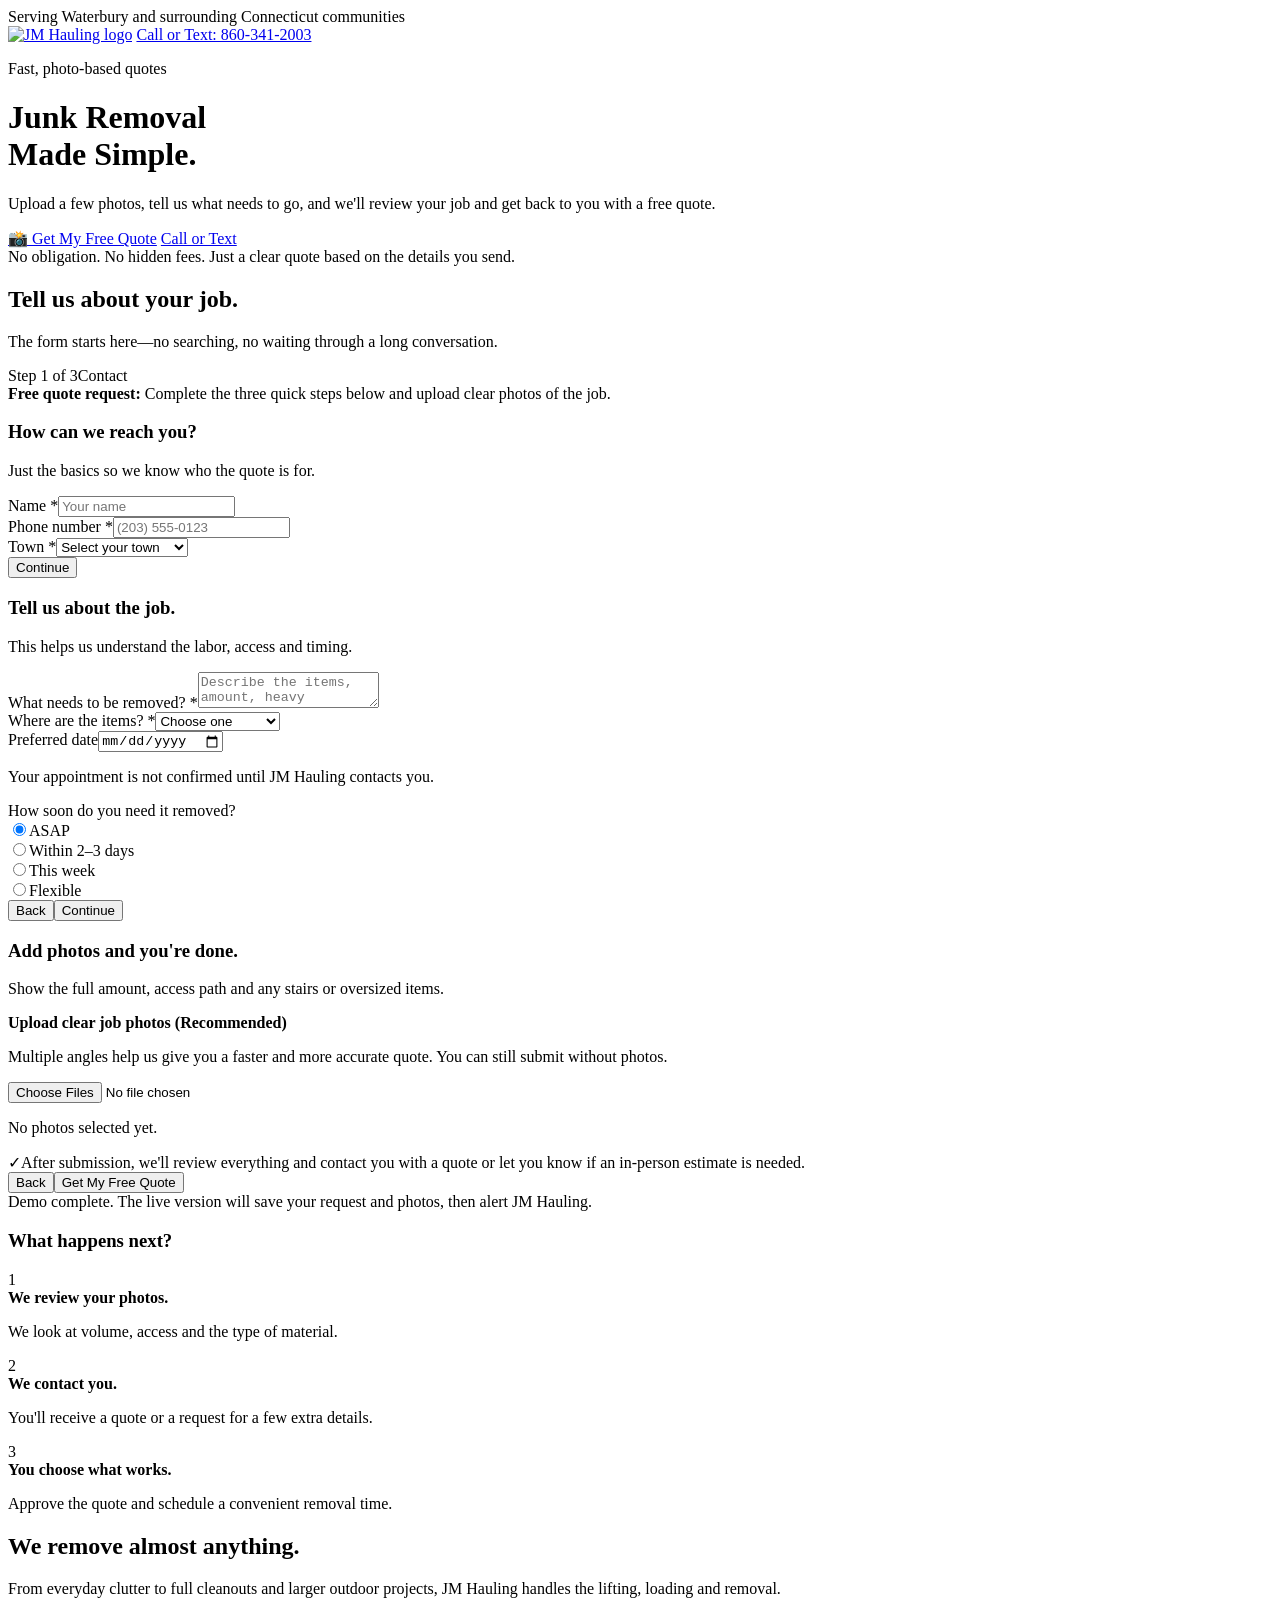
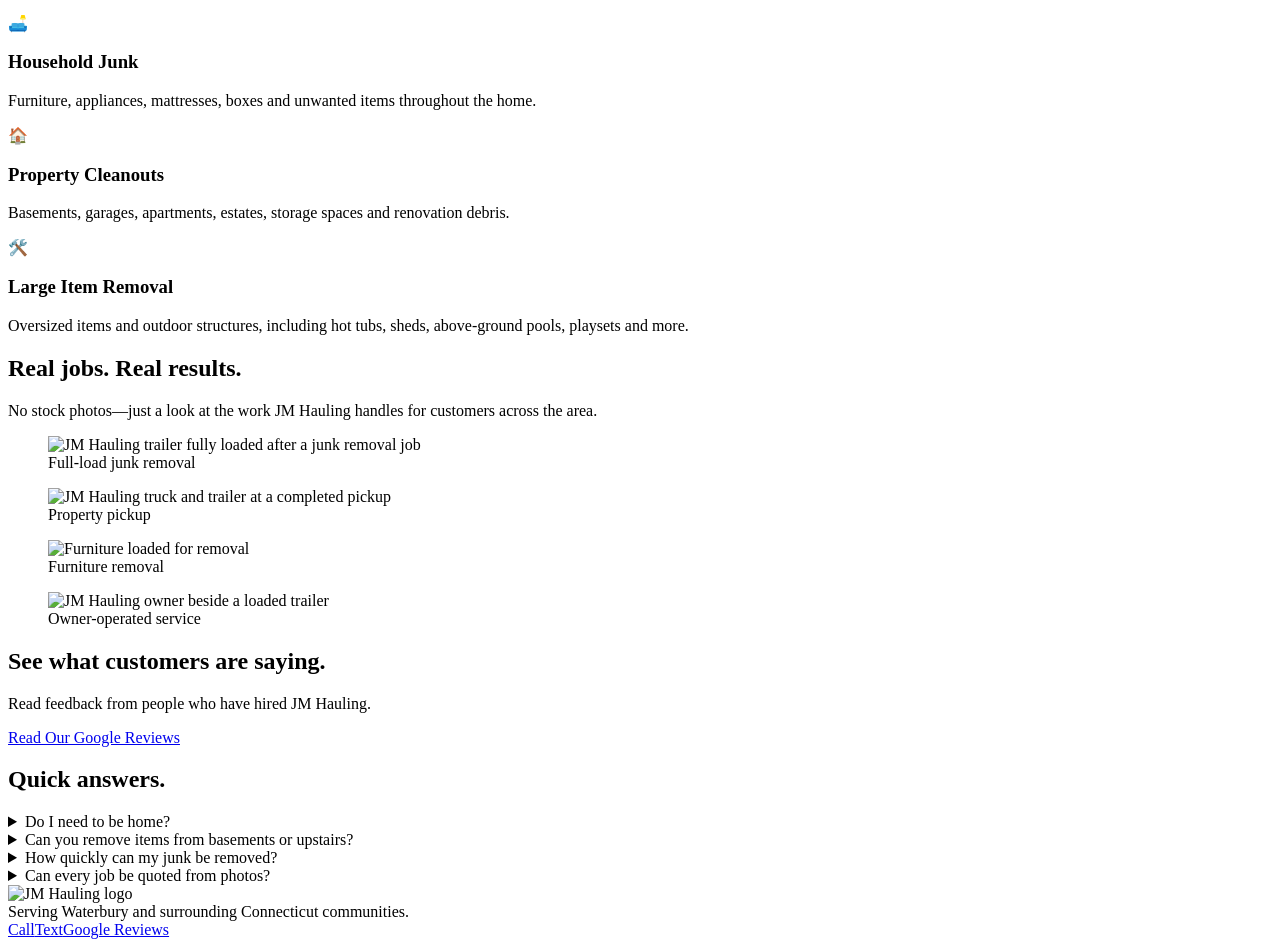
==== index.html @ 2b2f4a3b "Add Google Ads tracking tag" ====
<!DOCTYPE html>
<html lang="en">
<head>
  <!-- Google tag (gtag.js) -->
<script async src="https://www.googletagmanager.com/gtag/js?id=G-0M6MHVW9EZ"></script>
<script>
  window.dataLayer = window.dataLayer || [];
  function gtag(){dataLayer.push(arguments);}
  gtag('js', new Date());

  gtag('config', 'G-0M6MHVW9EZ');
  gtag('config', 'AW-18402638297');
</script>
  <meta charset="UTF-8">
  <meta name="viewport" content="width=device-width, initial-scale=1.0">
  <meta name="description" content="JM Hauling makes junk removal simple. Upload photos for a free quote in Waterbury, CT and surrounding communities.">
  <title>JM Hauling | Junk Removal in Waterbury, CT</title>
  <link rel="icon" type="image/png" href="assets/logo.png">
<link rel="apple-touch-icon" href="assets/logo.png">
<link rel="stylesheet" href="assets/styles.css">
  <!-- Meta Pixel Code -->
<script>
!function(f,b,e,v,n,t,s)
{if(f.fbq)return;n=f.fbq=function(){n.callMethod?
n.callMethod.apply(n,arguments):n.queue.push(arguments)};
if(!f._fbq)f._fbq=n;n.push=n;n.loaded=!0;n.version='2.0';
n.queue=[];t=b.createElement(e);t.async=!0;
t.src=v;s=b.getElementsByTagName(e)[0];
s.parentNode.insertBefore(t,s)}(window, document,'script',
'https://connect.facebook.net/en_US/fbevents.js');
fbq('init', '1035782122408528');
fbq('track', 'PageView');
</script>
<noscript><img height="1" width="1" style="display:none"
src="https://www.facebook.com/tr?id=1035782122408528&ev=PageView&noscript=1"
/></noscript>
<!-- End Meta Pixel Code -->
</head>
<body>
  <div class="topbar">Serving Waterbury and surrounding Connecticut communities</div>
  <nav class="nav">
    <div class="container nav-inner">
      <a class="logo" href="#top" aria-label="JM Hauling home"><img src="assets/logo.png" alt="JM Hauling logo"></a>
      <a class="nav-contact" href="tel:+18603412003">Call or Text: 860-341-2003</a>
    </div>
  </nav>

  <main id="top">
    <header class="hero">
      <div class="container hero-content">
        <p class="eyebrow">Fast, photo-based quotes</p>
        <h1>Junk Removal<br>Made Simple.</h1>
        <p>Upload a few photos, tell us what needs to go, and we'll review your job and get back to you with a free quote.</p>
        <div class="hero-actions">
          <a class="btn btn-light" href="#quote">📸 Get My Free Quote</a>
          <a class="btn btn-outline" href="sms:+18603412003">Call or Text</a>
        </div>
        <div class="promise">No obligation. No hidden fees. Just a clear quote based on the details you send.</div>
      </div>
    </header>

     <div class="quote-shell" id="quote">
      <div class="container">
        <div class="quote-card">
          <div class="quote-head">
            <h2>Tell us about your job.</h2>
            <p>The form starts here—no searching, no waiting through a long conversation.</p>
          </div>
          <div class="progress-wrap">
            <div class="progress-meta"><span id="stepLabel">Step 1 of 3</span><span id="stepName">Contact</span></div>
            <div class="progress-track"><div class="progress-bar" id="progressBar"></div></div>
          </div>
          <div class="form-panel">
            <div class="demo"><strong>Free quote request:</strong> Complete the three quick steps below and upload clear photos of the job.</div>
            <form id="quoteForm" novalidate>
              <section class="form-step active" data-step="1">
                <h3 class="step-title">How can we reach you?</h3>
                <p class="step-subtitle">Just the basics so we know who the quote is for.</p>
                <div class="form-grid">
                  <div class="field"><label for="name">Name *</label><input id="name" name="name" required autocomplete="name" placeholder="Your name"></div>
                  <div class="field"><label for="phone">Phone number *</label><input id="phone" name="phone" required type="tel" autocomplete="tel" placeholder="(203) 555-0123"></div>
                  <div class="field full"><label for="town">Town *</label><select id="town" name="town" required><option value="">Select your town</option><option>Waterbury</option><option>Prospect</option><option>Naugatuck</option><option>Cheshire</option><option>Southington</option><option>Meriden</option><option>Bethany</option><option>Bristol</option><option>Thomaston</option><option>Wolcott</option><option>Watertown</option><option>New Haven</option><option>Hamden</option><option>New Britain</option><option>Other nearby town</option></select></div>
                </div>
                <div class="step-actions"><button class="btn btn-primary next-step" type="button">Continue</button></div>
              </section>

              <section class="form-step" data-step="2">
                <h3 class="step-title">Tell us about the job.</h3>
                <p class="step-subtitle">This helps us understand the labor, access and timing.</p>
                <div class="form-grid">
                  <div class="field full"><label for="description">What needs to be removed? *</label><textarea id="description" name="description" required placeholder="Describe the items, amount, heavy materials, stairs, parking distance, or anything else we should know."></textarea></div>
                  <div class="field"><label for="location">Where are the items? *</label><select id="location" name="location" required><option value="">Choose one</option><option>Curb or driveway</option><option>Garage</option><option>First floor</option><option>Upstairs</option><option>Basement</option><option>Attic</option><option>Storage unit</option><option>Multiple locations</option><option>Other</option></select></div>
                  <div class="field"><label for="preferredDate">Preferred date</label><input id="preferredDate" name="preferredDate" type="date"><p class="date-note">Your appointment is not confirmed until JM Hauling contacts you.</p></div>
                  <div class="field full">
                    <label>How soon do you need it removed?</label>
                    <div class="choice-grid">
                      <div class="choice"><input type="radio" id="urgency-asap" name="urgency" value="ASAP" checked><label for="urgency-asap">ASAP</label></div>
                      <div class="choice"><input type="radio" id="urgency-days" name="urgency" value="Within 2–3 days"><label for="urgency-days">Within 2–3 days</label></div>
                      <div class="choice"><input type="radio" id="urgency-week" name="urgency" value="This week"><label for="urgency-week">This week</label></div>
                      <div class="choice"><input type="radio" id="urgency-flex" name="urgency" value="Flexible"><label for="urgency-flex">Flexible</label></div>
                    </div>
                  </div>
                </div>
                <div class="step-actions"><button class="btn btn-muted prev-step" type="button">Back</button><button class="btn btn-primary next-step" type="button">Continue</button></div>
              </section>

              <section class="form-step" data-step="3">
                <h3 class="step-title">Add photos and you're done.</h3>
                <p class="step-subtitle">Show the full amount, access path and any stairs or oversized items.</p>
                <div class="photo-drop">
                  <strong>Upload clear job photos (Recommended)</strong>
<p class="hint">
  Multiple angles help us give you a faster and more accurate quote. You can still submit without photos.
</p>
                  <input id="photos" name="photos" type="file" accept="image/*" multiple>
                  <p class="hint" id="fileStatus">No photos selected yet.</p>
                  <div class="previews" id="previews"></div>
                </div>
                <div class="screen-note"><span>✓</span><span>After submission, we'll review everything and contact you with a quote or let you know if an in-person estimate is needed.</span></div>
                <div class="step-actions"><button class="btn btn-muted prev-step" type="button">Back</button><button class="btn btn-primary" type="submit">Get My Free Quote</button></div>
                <div class="success" id="success">Demo complete. The live version will save your request and photos, then alert JM Hauling.</div>
              </section>
            </form>
          </div>
          <div class="next">
            <h3>What happens next?</h3>
            <div class="next-grid">
              <div class="next-item"><div class="num">1</div><div><strong>We review your photos.</strong><p>We look at volume, access and the type of material.</p></div></div>
              <div class="next-item"><div class="num">2</div><div><strong>We contact you.</strong><p>You'll receive a quote or a request for a few extra details.</p></div></div>
              <div class="next-item"><div class="num">3</div><div><strong>You choose what works.</strong><p>Approve the quote and schedule a convenient removal time.</p></div></div>
            </div>
          </div>
        </div>
      </div>
    </div>

    <section class="services">
      <div class="container">
        <div class="section-intro"><h2>We remove almost anything.</h2><p>From everyday clutter to full cleanouts and larger outdoor projects, JM Hauling handles the lifting, loading and removal.</p></div>
        <div class="service-grid">
          <article class="service"><div class="icon">🛋️</div><h3>Household Junk</h3><p>Furniture, appliances, mattresses, boxes and unwanted items throughout the home.</p></article>
          <article class="service"><div class="icon">🏠</div><h3>Property Cleanouts</h3><p>Basements, garages, apartments, estates, storage spaces and renovation debris.</p></article>
          <article class="service"><div class="icon">🛠️</div><h3>Large Item Removal</h3><p>Oversized items and outdoor structures, including hot tubs, sheds, above-ground pools, playsets and more.</p></article>
        </div>
      </div>
    </section>

    <section>
      <div class="container">
        <div class="section-intro"><h2>Real jobs. Real results.</h2><p>No stock photos—just a look at the work JM Hauling handles for customers across the area.</p></div>
        <div class="gallery">
          <figure><img src="assets/full-trailer.jpg" alt="JM Hauling trailer fully loaded after a junk removal job"><figcaption>Full-load junk removal</figcaption></figure>
          <figure><img src="assets/commercial-pickup.jpg" alt="JM Hauling truck and trailer at a completed pickup"><figcaption>Property pickup</figcaption></figure>
          <figure><img src="assets/furniture-removal.jpg" alt="Furniture loaded for removal"><figcaption>Furniture removal</figcaption></figure>
          <figure><img src="assets/owner-trailer.jpg" alt="JM Hauling owner beside a loaded trailer"><figcaption>Owner-operated service</figcaption></figure>
        </div>
      </div>
    </section>

    <section class="reviews">
      <div class="container reviews-row">
        <div><h2>See what customers are saying.</h2><p>Read feedback from people who have hired JM Hauling.</p></div>
        <a class="btn" href="https://share.google/1HnQpMDuiQS5CdBlY" target="_blank" rel="noopener">Read Our Google Reviews</a>
      </div>
    </section>

    <section>
      <div class="container">
        <div class="section-intro"><h2>Quick answers.</h2></div>
        <div class="faq-grid">
          <details><summary>Do I need to be home?</summary><p>Not always. Curbside and driveway pickups may be completed without you present once the details and payment arrangements are confirmed.</p></details>
          <details><summary>Can you remove items from basements or upstairs?</summary><p>Yes. Include photos of stairs, hallways and tight access points so the quote reflects the work required.</p></details>
          <details><summary>How quickly can my junk be removed?</summary><p>Availability depends on the job and schedule. Choose your preferred timeframe in the form and JM Hauling will confirm what is available.</p></details>
          <details><summary>Can every job be quoted from photos?</summary><p>Many can. Larger or more complex projects may require a free in-person estimate before final pricing.</p></details>
        </div>
      </div>
    </section>
  </main>

  <footer>
    <div class="container footer-row">
      <img src="assets/logo.png" alt="JM Hauling logo">
      <div>Serving Waterbury and surrounding Connecticut communities.</div>
      <div class="footer-links"><a href="tel:+18603412003">Call</a><a href="sms:+18603412003">Text</a><a href="https://share.google/1HnQpMDuiQS5CdBlY" target="_blank" rel="noopener">Google Reviews</a></div>
    </div>
  </footer>
 <script src="https://cdn.jsdelivr.net/npm/@supabase/supabase-js@2"></script>
<script src="assets/script.js?v=3"></script>
</body>
</html>
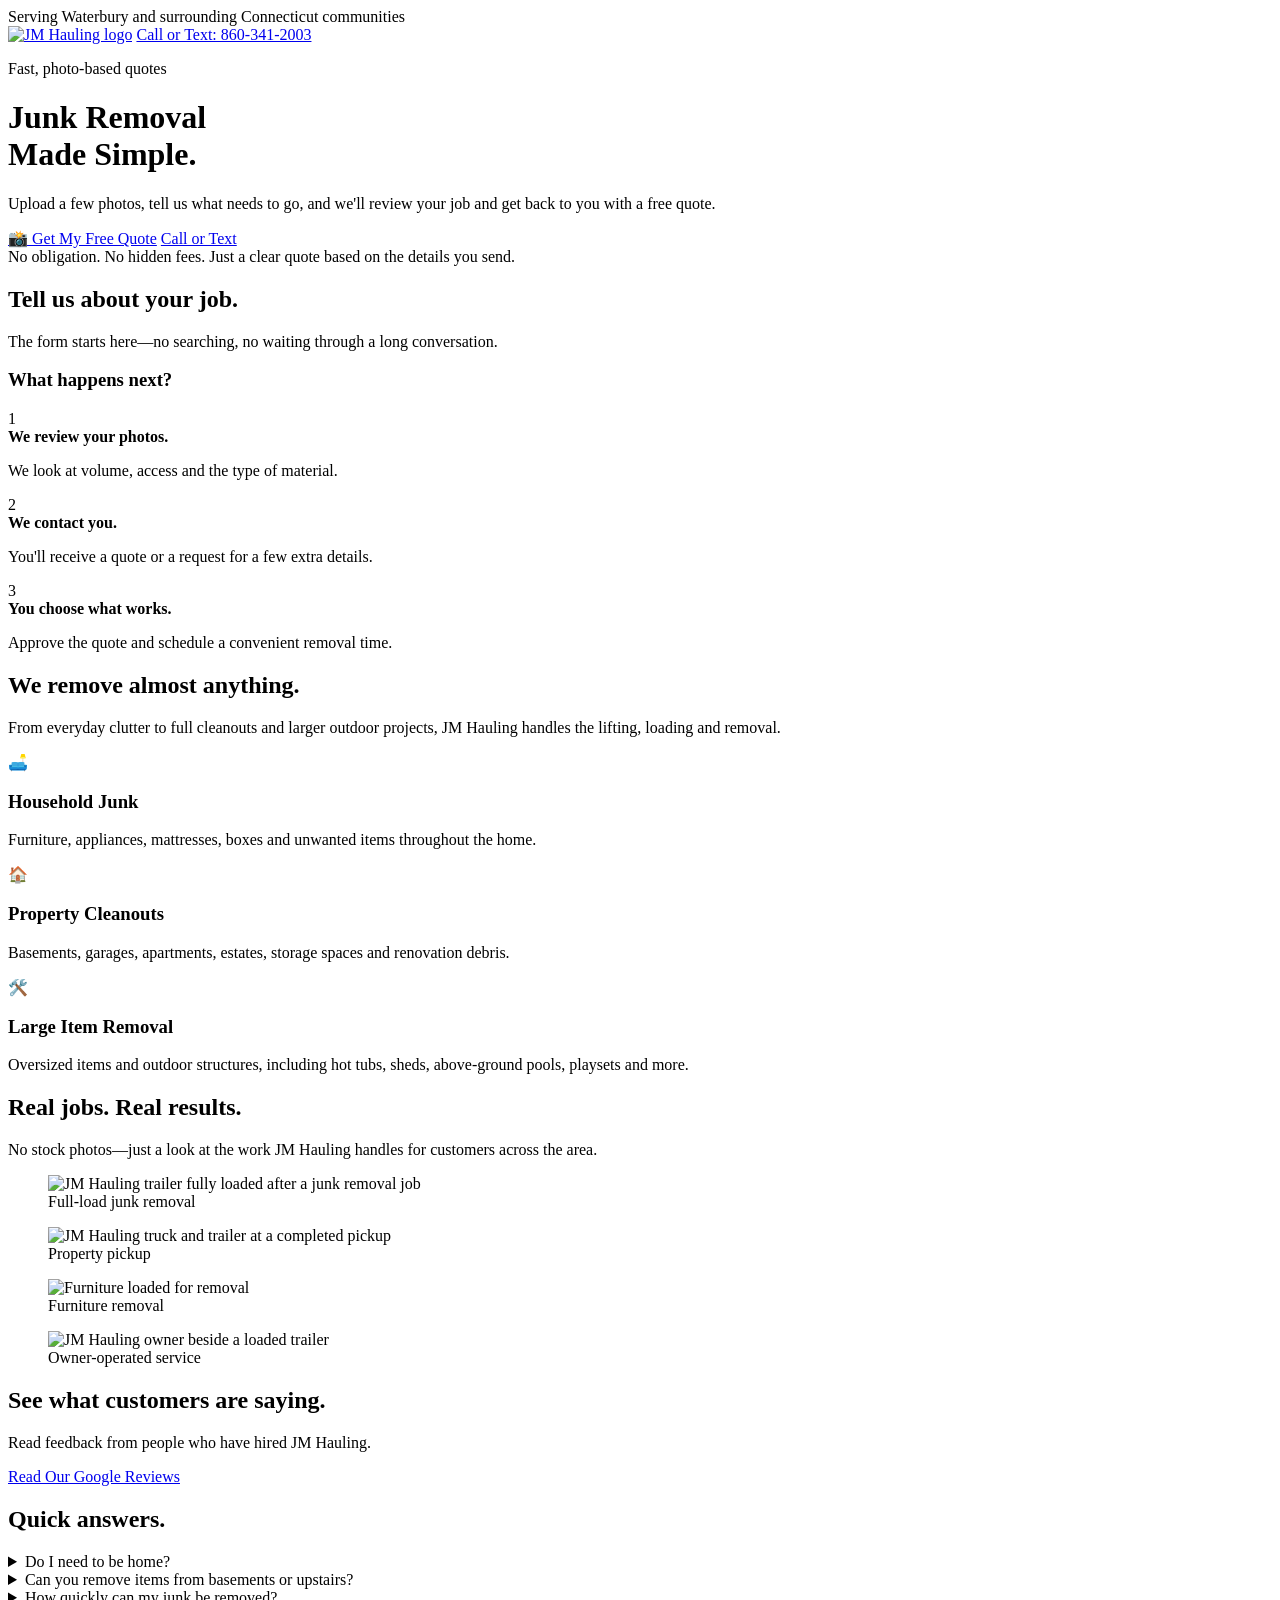
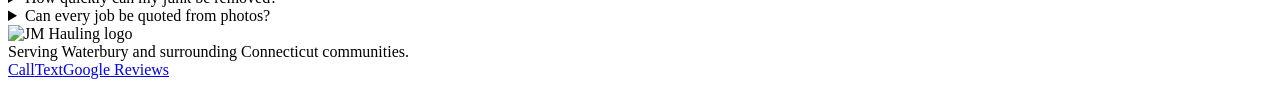
==== commit 01dd44cc: "Replace website quote form with Jobber request form" ====
--- a/index.html
+++ b/index.html
@@ -66,62 +66,9 @@
             <h2>Tell us about your job.</h2>
             <p>The form starts here—no searching, no waiting through a long conversation.</p>
           </div>
-          <div class="progress-wrap">
-            <div class="progress-meta"><span id="stepLabel">Step 1 of 3</span><span id="stepName">Contact</span></div>
-            <div class="progress-track"><div class="progress-bar" id="progressBar"></div></div>
-          </div>
-          <div class="form-panel">
-            <div class="demo"><strong>Free quote request:</strong> Complete the three quick steps below and upload clear photos of the job.</div>
-            <form id="quoteForm" novalidate>
-              <section class="form-step active" data-step="1">
-                <h3 class="step-title">How can we reach you?</h3>
-                <p class="step-subtitle">Just the basics so we know who the quote is for.</p>
-                <div class="form-grid">
-                  <div class="field"><label for="name">Name *</label><input id="name" name="name" required autocomplete="name" placeholder="Your name"></div>
-                  <div class="field"><label for="phone">Phone number *</label><input id="phone" name="phone" required type="tel" autocomplete="tel" placeholder="(203) 555-0123"></div>
-                  <div class="field full"><label for="town">Town *</label><select id="town" name="town" required><option value="">Select your town</option><option>Waterbury</option><option>Prospect</option><option>Naugatuck</option><option>Cheshire</option><option>Southington</option><option>Meriden</option><option>Bethany</option><option>Bristol</option><option>Thomaston</option><option>Wolcott</option><option>Watertown</option><option>New Haven</option><option>Hamden</option><option>New Britain</option><option>Other nearby town</option></select></div>
-                </div>
-                <div class="step-actions"><button class="btn btn-primary next-step" type="button">Continue</button></div>
-              </section>
-
-              <section class="form-step" data-step="2">
-                <h3 class="step-title">Tell us about the job.</h3>
-                <p class="step-subtitle">This helps us understand the labor, access and timing.</p>
-                <div class="form-grid">
-                  <div class="field full"><label for="description">What needs to be removed? *</label><textarea id="description" name="description" required placeholder="Describe the items, amount, heavy materials, stairs, parking distance, or anything else we should know."></textarea></div>
-                  <div class="field"><label for="location">Where are the items? *</label><select id="location" name="location" required><option value="">Choose one</option><option>Curb or driveway</option><option>Garage</option><option>First floor</option><option>Upstairs</option><option>Basement</option><option>Attic</option><option>Storage unit</option><option>Multiple locations</option><option>Other</option></select></div>
-                  <div class="field"><label for="preferredDate">Preferred date</label><input id="preferredDate" name="preferredDate" type="date"><p class="date-note">Your appointment is not confirmed until JM Hauling contacts you.</p></div>
-                  <div class="field full">
-                    <label>How soon do you need it removed?</label>
-                    <div class="choice-grid">
-                      <div class="choice"><input type="radio" id="urgency-asap" name="urgency" value="ASAP" checked><label for="urgency-asap">ASAP</label></div>
-                      <div class="choice"><input type="radio" id="urgency-days" name="urgency" value="Within 2–3 days"><label for="urgency-days">Within 2–3 days</label></div>
-                      <div class="choice"><input type="radio" id="urgency-week" name="urgency" value="This week"><label for="urgency-week">This week</label></div>
-                      <div class="choice"><input type="radio" id="urgency-flex" name="urgency" value="Flexible"><label for="urgency-flex">Flexible</label></div>
-                    </div>
-                  </div>
-                </div>
-                <div class="step-actions"><button class="btn btn-muted prev-step" type="button">Back</button><button class="btn btn-primary next-step" type="button">Continue</button></div>
-              </section>
-
-              <section class="form-step" data-step="3">
-                <h3 class="step-title">Add photos and you're done.</h3>
-                <p class="step-subtitle">Show the full amount, access path and any stairs or oversized items.</p>
-                <div class="photo-drop">
-                  <strong>Upload clear job photos (Recommended)</strong>
-<p class="hint">
-  Multiple angles help us give you a faster and more accurate quote. You can still submit without photos.
-</p>
-                  <input id="photos" name="photos" type="file" accept="image/*" multiple>
-                  <p class="hint" id="fileStatus">No photos selected yet.</p>
-                  <div class="previews" id="previews"></div>
-                </div>
-                <div class="screen-note"><span>✓</span><span>After submission, we'll review everything and contact you with a quote or let you know if an in-person estimate is needed.</span></div>
-                <div class="step-actions"><button class="btn btn-muted prev-step" type="button">Back</button><button class="btn btn-primary" type="submit">Get My Free Quote</button></div>
-                <div class="success" id="success">Demo complete. The live version will save your request and photos, then alert JM Hauling.</div>
-              </section>
-            </form>
-          </div>
+          <div id="efe92b56-11de-4e5d-9efe-fcc42fae30c5-5248120"></div>
+<link rel="stylesheet" href="https://d3ey4dbjkt2f6s.cloudfront.net/assets/external/work_request_embed.css" media="screen" />
+<script src="https://d3ey4dbjkt2f6s.cloudfront.net/assets/static_link/work_request_embed_snippet.js" clienthub_id="efe92b56-11de-4e5d-9efe-fcc42fae30c5-5248120" form_url="https://clienthub.getjobber.com/client_hubs/efe92b56-11de-4e5d-9efe-fcc42fae30c5/public/work_request/embedded_work_request_form?form_id=5248120"></script>
           <div class="next">
             <h3>What happens next?</h3>
             <div class="next-grid">
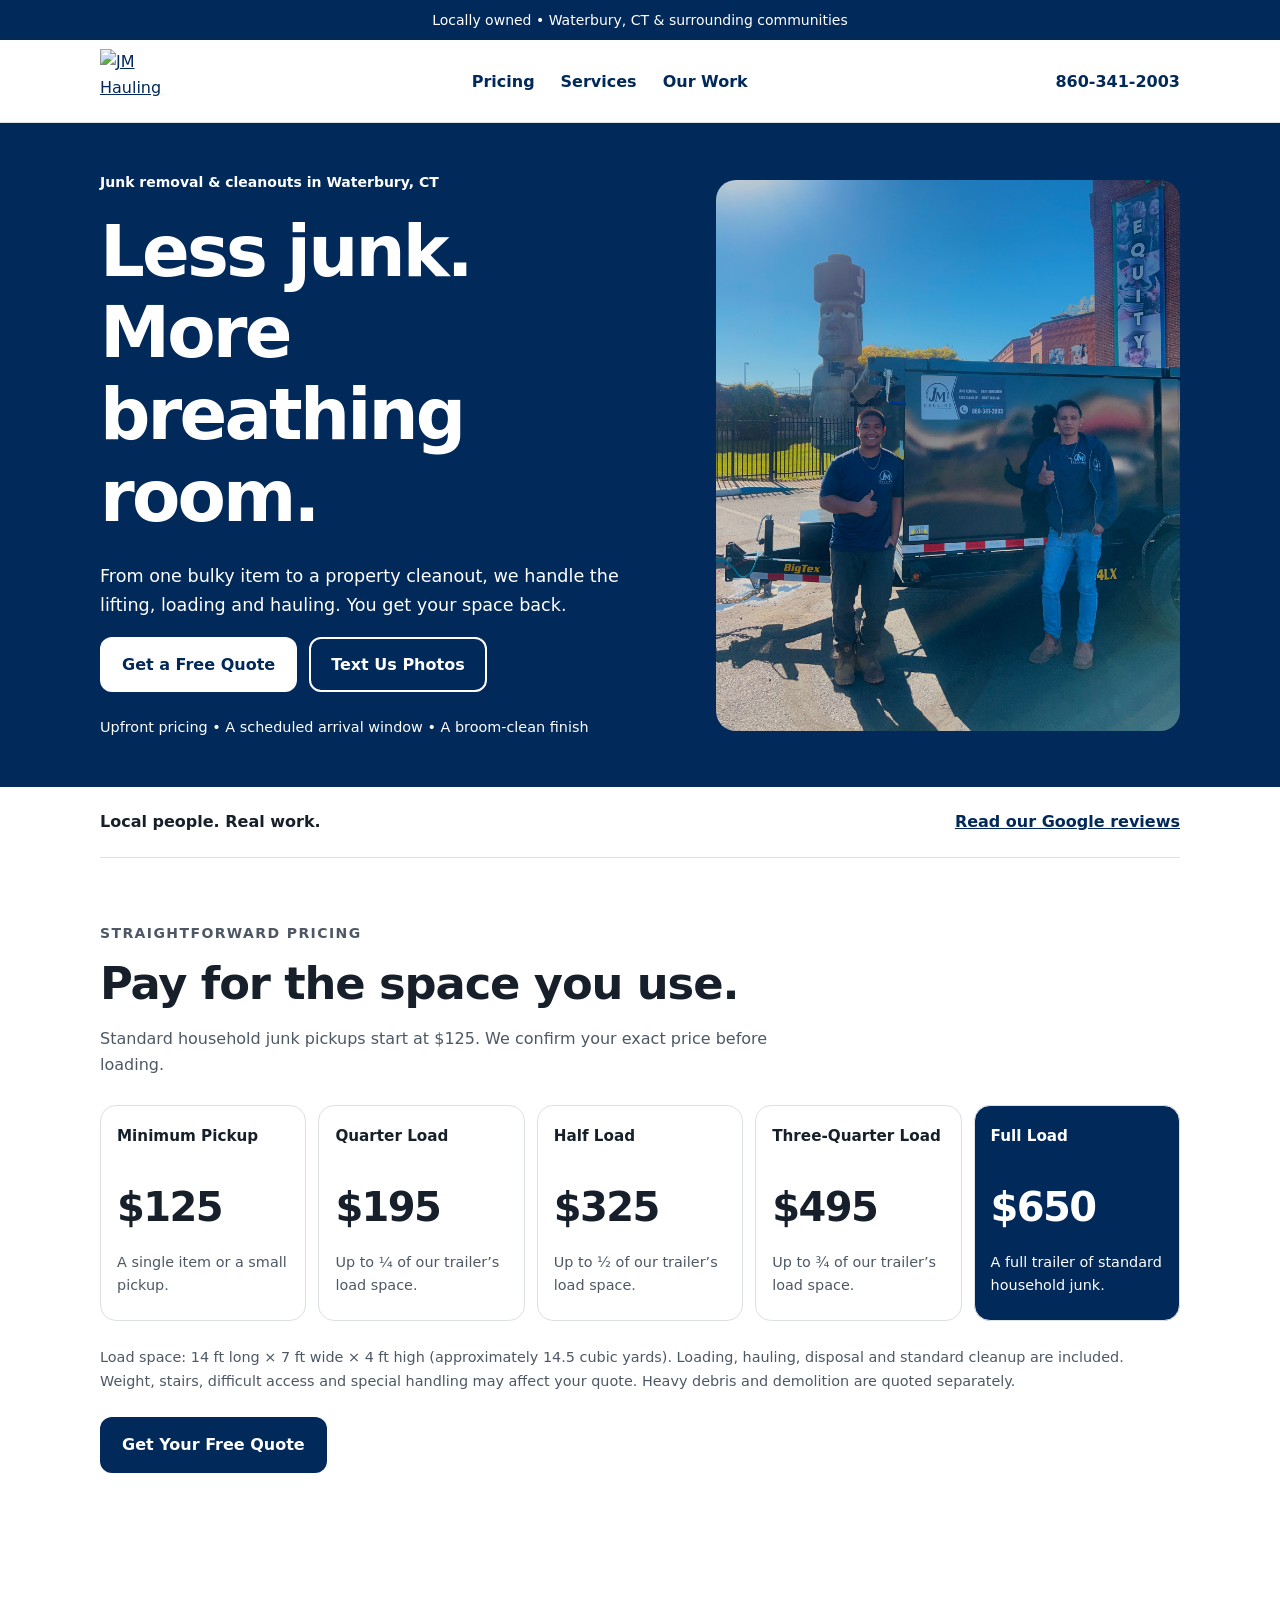
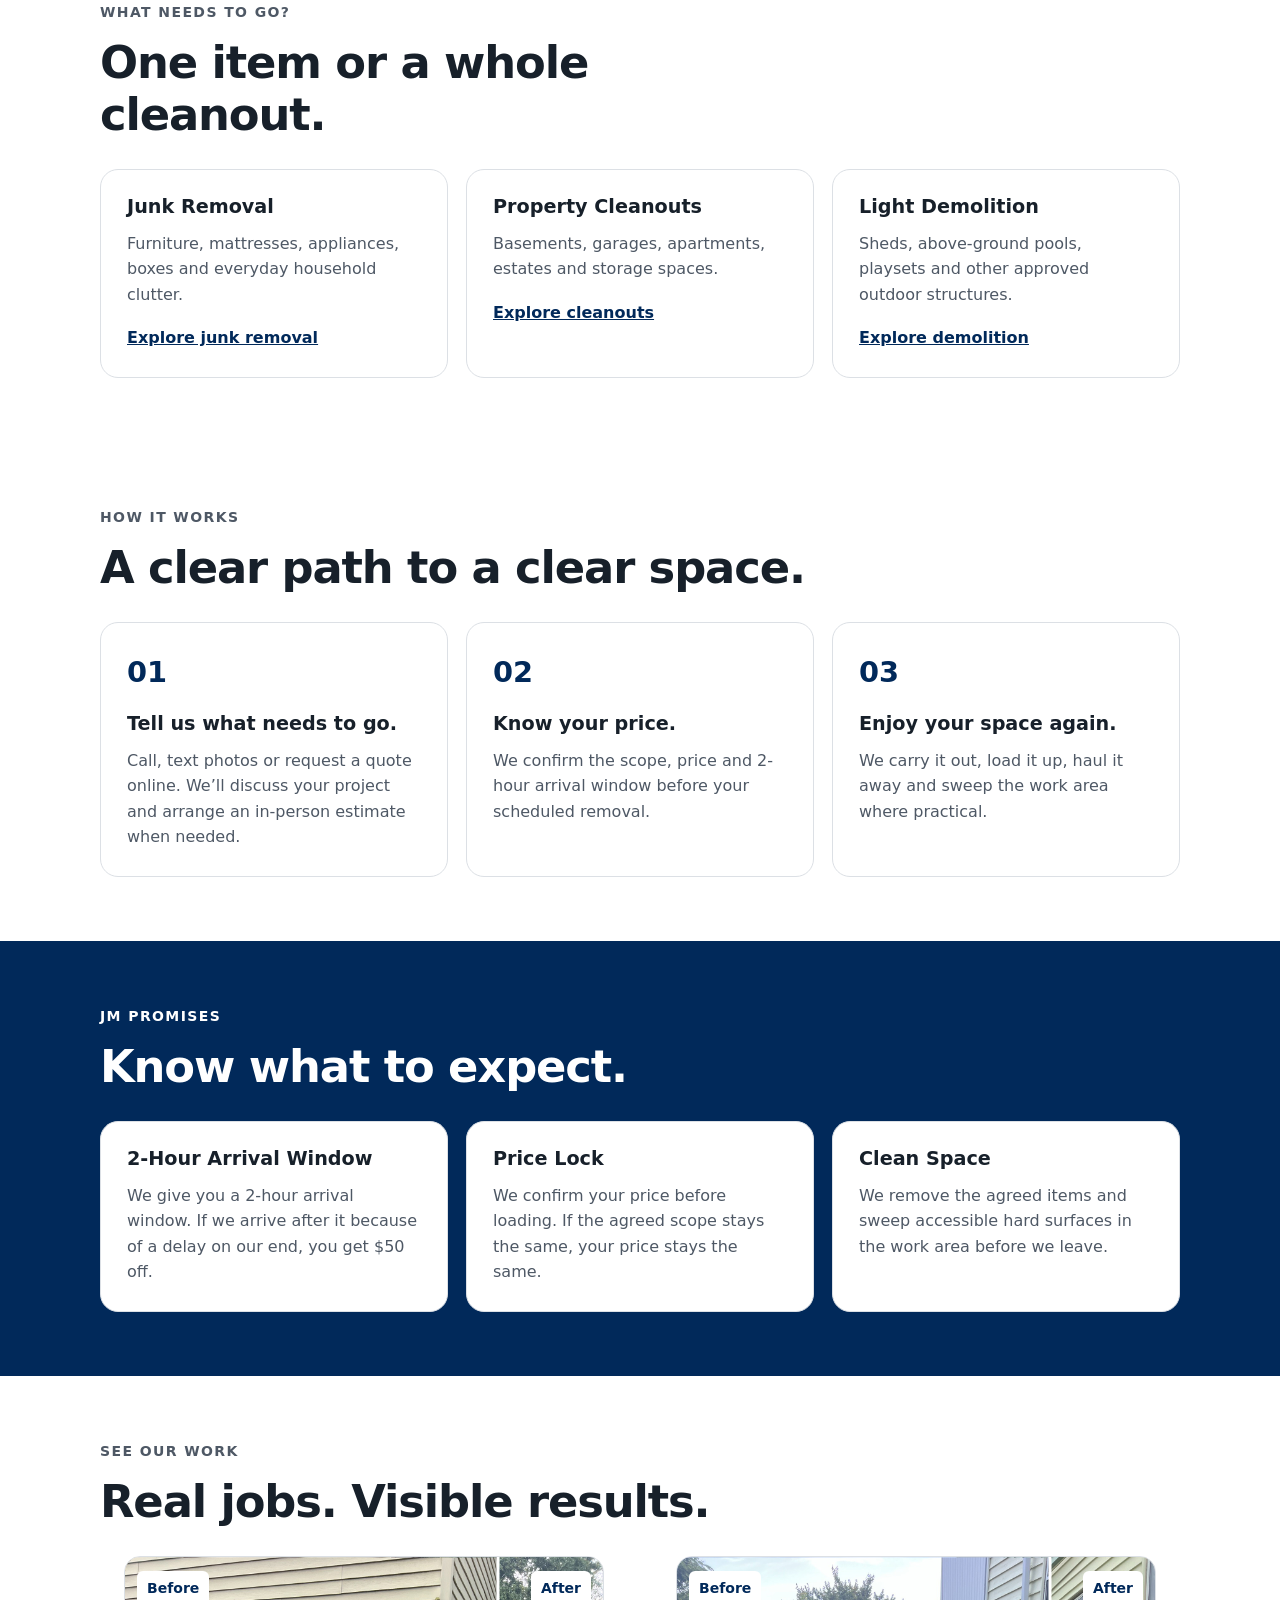
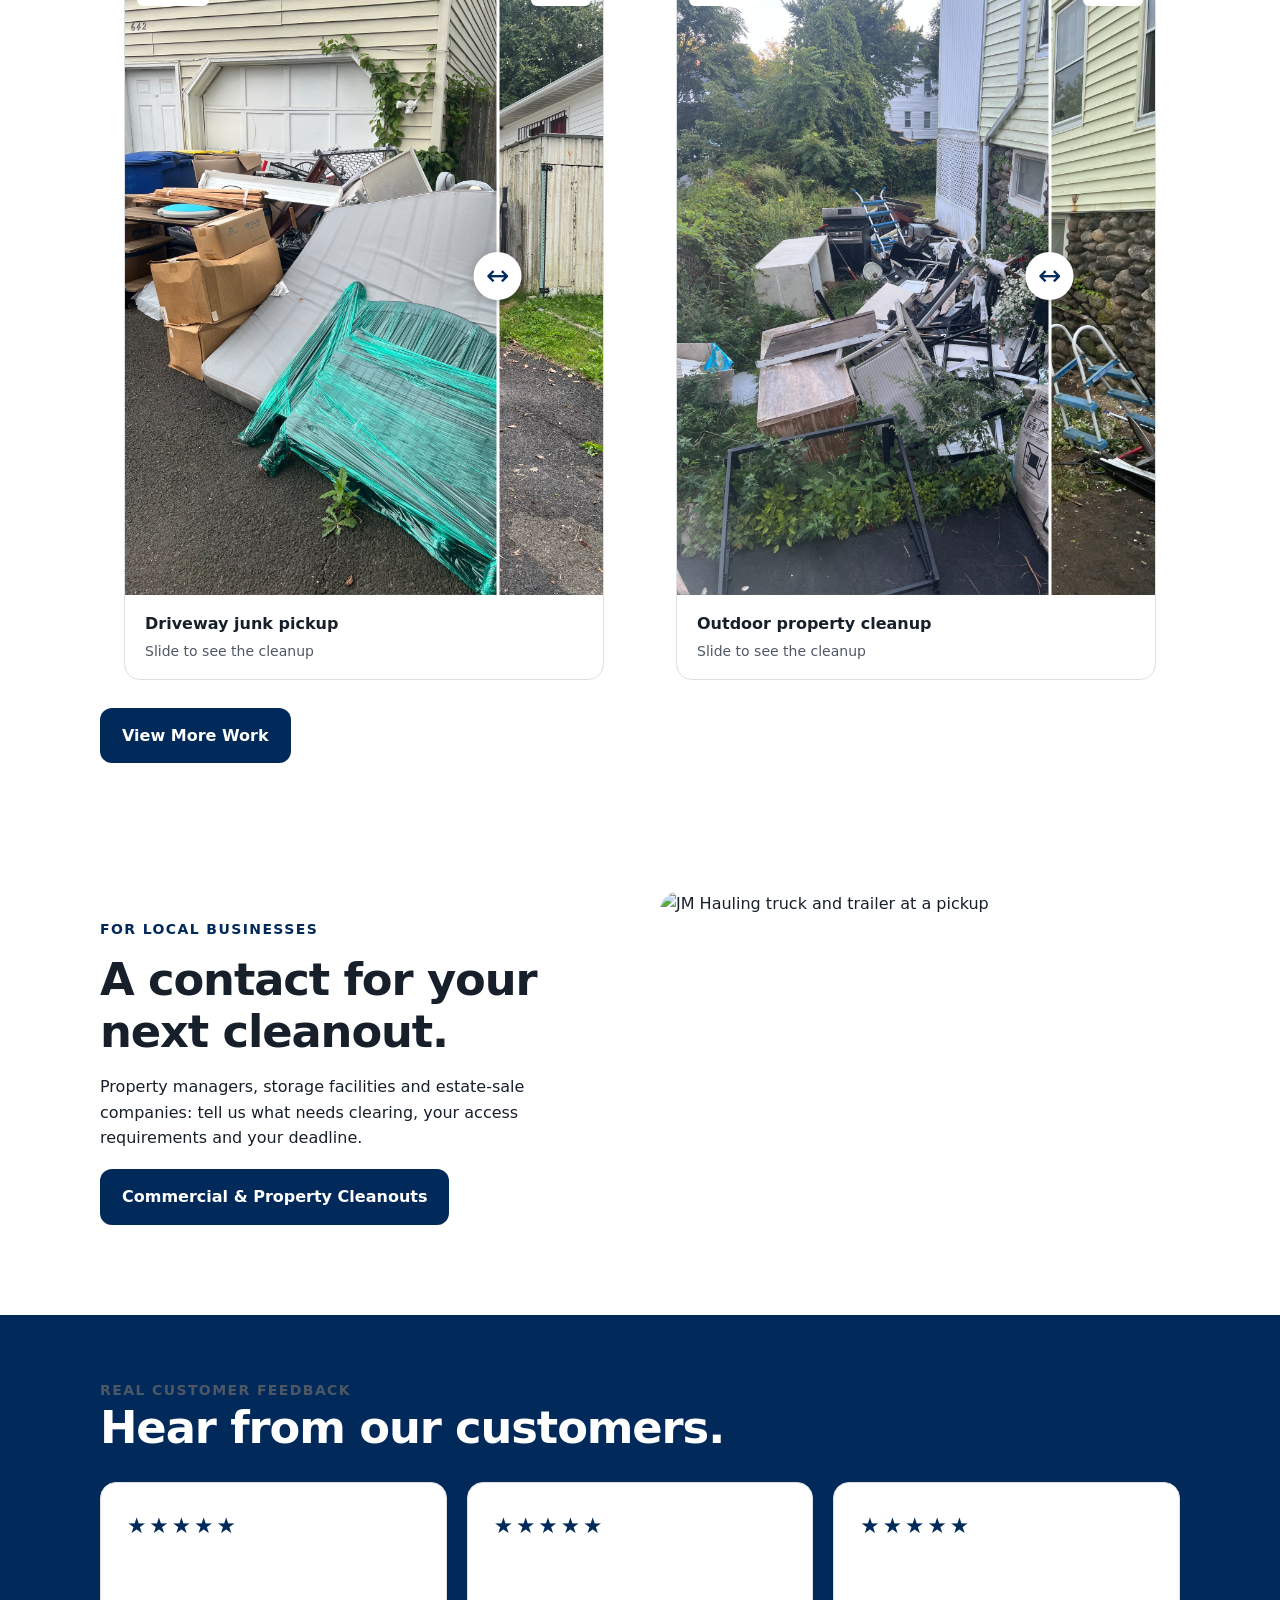
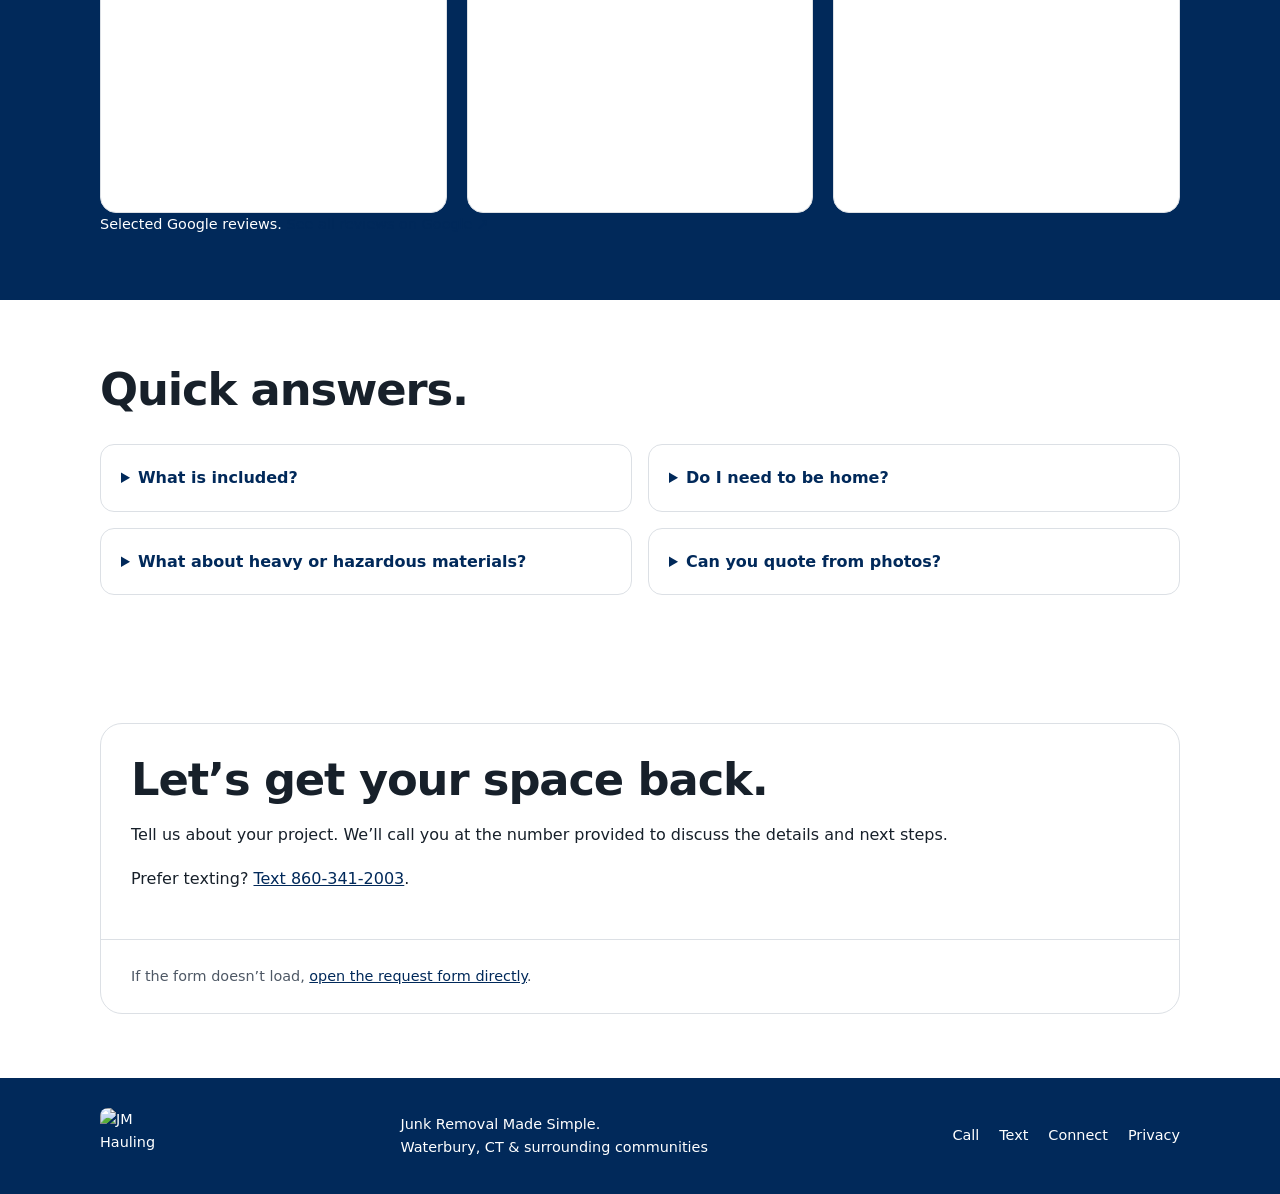
==== commit aa2af238: "Add files via upload" ====
--- a/index.html
+++ b/index.html
@@ -13,11 +13,11 @@
 </script>
   <meta charset="UTF-8">
   <meta name="viewport" content="width=device-width, initial-scale=1.0">
-  <meta name="description" content="JM Hauling makes junk removal simple. Upload photos for a free quote in Waterbury, CT and surrounding communities.">
+  <meta name="description" content="JM Hauling makes junk removal simple. Request a free quote in Waterbury, CT and surrounding communities.">
   <title>JM Hauling | Junk Removal in Waterbury, CT</title>
   <link rel="icon" type="image/png" href="assets/logo.png">
 <link rel="apple-touch-icon" href="assets/logo.png">
-<link rel="stylesheet" href="assets/styles.css">
+<link rel="stylesheet" href="assets/styles.css?v=3">
   <!-- Meta Pixel Code -->
 <script>
 !function(f,b,e,v,n,t,s)
@@ -36,102 +36,29 @@
 /></noscript>
 <!-- End Meta Pixel Code -->
 </head>
-<body>
-  <div class="topbar">Serving Waterbury and surrounding Connecticut communities</div>
-  <nav class="nav">
-    <div class="container nav-inner">
-      <a class="logo" href="#top" aria-label="JM Hauling home"><img src="assets/logo.png" alt="JM Hauling logo"></a>
-      <a class="nav-contact" href="tel:+18603412003">Call or Text: 860-341-2003</a>
-    </div>
-  </nav>
-
-  <main id="top">
-    <header class="hero">
-      <div class="container hero-content">
-        <p class="eyebrow">Fast, photo-based quotes</p>
-        <h1>Junk Removal<br>Made Simple.</h1>
-        <p>Upload a few photos, tell us what needs to go, and we'll review your job and get back to you with a free quote.</p>
-        <div class="hero-actions">
-          <a class="btn btn-light" href="#quote">📸 Get My Free Quote</a>
-          <a class="btn btn-outline" href="sms:+18603412003">Call or Text</a>
-        </div>
-        <div class="promise">No obligation. No hidden fees. Just a clear quote based on the details you send.</div>
-      </div>
-    </header>
-
-     <div class="quote-shell" id="quote">
-      <div class="container">
-        <div class="quote-card">
-          <div class="quote-head">
-            <h2>Tell us about your job.</h2>
-            <p>The form starts here—no searching, no waiting through a long conversation.</p>
-          </div>
-          <div id="efe92b56-11de-4e5d-9efe-fcc42fae30c5-5248120"></div>
+<body><div class="topbar">Locally owned • Waterbury, CT & surrounding communities</div><nav class="nav"><div class="container nav-inner"><a class="logo" href="./"><img src="assets/logo.png" alt="JM Hauling"></a><div class="nav-links"><a href="#pricing">Pricing</a><a href="#services">Services</a><a href="#work">Our Work</a></div><a class="nav-contact" href="tel:+18603412003">860-341-2003</a></div></nav><main id="top"><header class="hero"><div class="container hero-layout"><div class="hero-content"><p class="eyebrow">Junk removal & cleanouts in Waterbury, CT</p><h1>Less junk.<br>More breathing room.</h1><p>From one bulky item to a property cleanout, we handle the lifting, loading and hauling. You get your space back.</p><div class="hero-actions"><a class="btn btn-light" href="#quote">Get a Free Quote</a><a class="btn btn-outline" href="sms:+18603412003">Text Us Photos</a></div><div class="promise">Upfront pricing • A scheduled arrival window • A broom-clean finish</div></div><img class="hero-photo" src="assets/team-big-tex-real.jpg" alt="Khaz and Hiram beside the JM Hauling Big Tex dump trailer" width="1726" height="2048" fetchpriority="high"></div></header>
+<div class="trust-strip container"><span>Local people. Real work.</span><a href="#reviews">Read our Google reviews</a></div>
+<section id="pricing"><div class="container"><div class="section-intro"><p class="kicker">Straightforward pricing</p><h2>Pay for the space you use.</h2><p>Standard household junk pickups start at $125. We confirm your exact price before loading.</p></div><div class="price-grid"><article class="price-card"><h3>Minimum Pickup</h3><strong>$125</strong><p>A single item or a small pickup.</p></article><article class="price-card"><h3>Quarter Load</h3><strong>$195</strong><p>Up to ¼ of our trailer’s load space.</p></article><article class="price-card"><h3>Half Load</h3><strong>$325</strong><p>Up to ½ of our trailer’s load space.</p></article><article class="price-card"><h3>Three-Quarter Load</h3><strong>$495</strong><p>Up to ¾ of our trailer’s load space.</p></article><article class="price-card"><h3>Full Load</h3><strong>$650</strong><p>A full trailer of standard household junk.</p></article></div><p class="pricing-note">Load space: 14 ft long × 7 ft wide × 4 ft high (approximately 14.5 cubic yards). Loading, hauling, disposal and standard cleanup are included. Weight, stairs, difficult access and special handling may affect your quote. Heavy debris and demolition are quoted separately.</p><a class="btn btn-primary" href="#quote">Get Your Free Quote</a></div></section>
+<section class="services" id="services"><div class="container"><div class="section-intro"><p class="kicker">What needs to go?</p><h2>One item or a whole cleanout.</h2></div><div class="service-grid"><article class="service"><h3>Junk Removal</h3><p>Furniture, mattresses, appliances, boxes and everyday household clutter.</p><a href="services/junk-removal/">Explore junk removal</a></article><article class="service"><h3>Property Cleanouts</h3><p>Basements, garages, apartments, estates and storage spaces.</p><a href="services/cleanouts/">Explore cleanouts</a></article><article class="service"><h3>Light Demolition</h3><p>Sheds, above-ground pools, playsets and other approved outdoor structures.</p><a href="services/light-demolition/">Explore demolition</a></article></div></div></section>
+<section><div class="container"><div class="section-intro"><p class="kicker">How it works</p><h2>A clear path to a clear space.</h2></div><div class="service-grid"><article class="service"><span class="step-no">01</span><h3>Tell us what needs to go.</h3><p>Call, text photos or request a quote online. We’ll discuss your project and arrange an in-person estimate when needed.</p></article><article class="service"><span class="step-no">02</span><h3>Know your price.</h3><p>We confirm the scope, price and 2-hour arrival window before your scheduled removal.</p></article><article class="service"><span class="step-no">03</span><h3>Enjoy your space again.</h3><p>We carry it out, load it up, haul it away and sweep the work area where practical.</p></article></div></div></section>
+<section class="promises"><div class="container"><div class="section-intro"><p class="kicker">JM Promises</p><h2>Know what to expect.</h2></div><div class="service-grid"><article class="service"><h3>2-Hour Arrival Window</h3><p>We give you a 2-hour arrival window. If we arrive after it because of a delay on our end, you get $50 off.</p></article><article class="service"><h3>Price Lock</h3><p>We confirm your price before loading. If the agreed scope stays the same, your price stays the same.</p></article><article class="service"><h3>Clean Space</h3><p>We remove the agreed items and sweep accessible hard surfaces in the work area before we leave.</p></article></div></div></section>
+<section id="work"><div class="container"><div class="section-intro"><p class="kicker">See our work</p><h2>Real jobs. Visible results.</h2></div><div class="comparison-grid"><figure class="comparison-card"><div class="comparison" style="--split:78%">
+ <img loading="lazy" src="assets/driveway-after-hd.jpg" alt="Driveway junk pickup: after" width="1536" height="2048">
+ <img loading="lazy" class="comparison-before" src="assets/driveway-before-hd.jpg" alt="Driveway junk pickup: before" width="1536" height="2048">
+ <span class="comparison-label before-label">Before</span><span class="comparison-label after-label">After</span>
+ <div class="comparison-divider"><span aria-hidden="true">↔</span></div>
+ <input class="comparison-input" type="range" min="0" max="100" value="78" aria-label="Slide to compare driveway junk pickup">
+ </div><figcaption>Driveway junk pickup<small>Slide to see the cleanup</small></figcaption></figure><figure class="comparison-card"><div class="comparison" style="--split:78%">
+ <img loading="lazy" src="assets/property-after-hd.jpg" alt="Outdoor property cleanup: after" width="1536" height="2048">
+ <img loading="lazy" class="comparison-before" src="assets/property-before-hd.jpg" alt="Outdoor property cleanup: before" width="1536" height="2048">
+ <span class="comparison-label before-label">Before</span><span class="comparison-label after-label">After</span>
+ <div class="comparison-divider"><span aria-hidden="true">↔</span></div>
+ <input class="comparison-input" type="range" min="0" max="100" value="78" aria-label="Slide to compare outdoor property cleanup">
+ </div><figcaption>Outdoor property cleanup<small>Slide to see the cleanup</small></figcaption></figure></div><a class="btn btn-primary" href="gallery/">View More Work</a></div></section>
+<section class="services"><div class="container commercial"><div><p class="kicker">For local businesses</p><h2>A contact for your next cleanout.</h2><p>Property managers, storage facilities and estate-sale companies: tell us what needs clearing, your access requirements and your deadline.</p><a class="btn btn-primary" href="commercial/">Commercial & Property Cleanouts</a></div><img loading="lazy" src="assets/commercial-pickup.jpg" alt="JM Hauling truck and trailer at a pickup"></div></section>
+<section class="reviews" id="reviews"><div class="container"><div class="section-intro"><p class="kicker">Real customer feedback</p><h2>Hear from our customers.</h2></div><div class="customer-reviews"><figure class="review-card"><div class="review-stars" aria-label="5 out of 5 stars">★★★★★</div><blockquote><p>“Excellent service! Very professional, friendly, outstanding! Extremely reasonable pricing, fast, and even swept out the shed once everything was removed. Highly recommended!”</p></blockquote><figcaption><strong>Laura McBaine</strong><span>Google review</span></figcaption></figure><figure class="review-card"><div class="review-stars" aria-label="5 out of 5 stars">★★★★★</div><blockquote><p>“They were fast and efficient, they were on time and affordable!”</p></blockquote><figcaption><strong>Caitlin Ribeiro</strong><span>Google review</span></figcaption></figure><figure class="review-card"><div class="review-stars" aria-label="5 out of 5 stars">★★★★★</div><blockquote><p>“This company was timely, kept me informed every step and only required payment afterwards. They were clean and genuinely interested on my opinion concerning their work.”</p></blockquote><figcaption><strong>Jason Ramos</strong><span>Google review · Excerpt</span></figcaption></figure></div><p class="review-source">Selected Google reviews. <a href="https://share.google/BLjAAYY6S3qTiSMO6" target="_blank" rel="noopener">See all reviews on Google ↗</a></p></div></section>
+<section><div class="container"><div class="section-intro"><h2>Quick answers.</h2></div><div class="faq-grid"><details><summary>What is included?</summary><p>Standard removal includes lifting, loading, hauling, disposal and a broom-clean finish on accessible hard surfaces. We confirm any additional work before starting.</p></details><details><summary>Do I need to be home?</summary><p>Curbside and driveway pickups may be completed without you present after scope, access and payment arrangements are confirmed.</p></details><details><summary>What about heavy or hazardous materials?</summary><p>Heavy debris requires a separate quote and loading limit. We do not accept hazardous materials. Tell us about any unusual items before booking.</p></details><details><summary>Can you quote from photos?</summary><p>Photos often help us estimate. Larger or complex jobs may need a free in-person assessment. Your final price is confirmed before loading.</p></details></div></div></section>
+<section id="quote"><div class="container"><div class="quote-card"><div class="quote-head"><h2>Let’s get your space back.</h2><p>Tell us about your project. We’ll call you at the number provided to discuss the details and next steps.</p><p>Prefer texting? <a href="sms:+18603412003">Text 860-341-2003</a>.</p></div><div id="efe92b56-11de-4e5d-9efe-fcc42fae30c5-5248120"></div>
 <link rel="stylesheet" href="https://d3ey4dbjkt2f6s.cloudfront.net/assets/external/work_request_embed.css" media="screen" />
-<script src="https://d3ey4dbjkt2f6s.cloudfront.net/assets/static_link/work_request_embed_snippet.js" clienthub_id="efe92b56-11de-4e5d-9efe-fcc42fae30c5-5248120" form_url="https://clienthub.getjobber.com/client_hubs/efe92b56-11de-4e5d-9efe-fcc42fae30c5/public/work_request/embedded_work_request_form?form_id=5248120"></script>
-          <div class="next">
-            <h3>What happens next?</h3>
-            <div class="next-grid">
-              <div class="next-item"><div class="num">1</div><div><strong>We review your photos.</strong><p>We look at volume, access and the type of material.</p></div></div>
-              <div class="next-item"><div class="num">2</div><div><strong>We contact you.</strong><p>You'll receive a quote or a request for a few extra details.</p></div></div>
-              <div class="next-item"><div class="num">3</div><div><strong>You choose what works.</strong><p>Approve the quote and schedule a convenient removal time.</p></div></div>
-            </div>
-          </div>
-        </div>
-      </div>
-    </div>
-
-    <section class="services">
-      <div class="container">
-        <div class="section-intro"><h2>We remove almost anything.</h2><p>From everyday clutter to full cleanouts and larger outdoor projects, JM Hauling handles the lifting, loading and removal.</p></div>
-        <div class="service-grid">
-          <article class="service"><div class="icon">🛋️</div><h3>Household Junk</h3><p>Furniture, appliances, mattresses, boxes and unwanted items throughout the home.</p></article>
-          <article class="service"><div class="icon">🏠</div><h3>Property Cleanouts</h3><p>Basements, garages, apartments, estates, storage spaces and renovation debris.</p></article>
-          <article class="service"><div class="icon">🛠️</div><h3>Large Item Removal</h3><p>Oversized items and outdoor structures, including hot tubs, sheds, above-ground pools, playsets and more.</p></article>
-        </div>
-      </div>
-    </section>
-
-    <section>
-      <div class="container">
-        <div class="section-intro"><h2>Real jobs. Real results.</h2><p>No stock photos—just a look at the work JM Hauling handles for customers across the area.</p></div>
-        <div class="gallery">
-          <figure><img src="assets/full-trailer.jpg" alt="JM Hauling trailer fully loaded after a junk removal job"><figcaption>Full-load junk removal</figcaption></figure>
-          <figure><img src="assets/commercial-pickup.jpg" alt="JM Hauling truck and trailer at a completed pickup"><figcaption>Property pickup</figcaption></figure>
-          <figure><img src="assets/furniture-removal.jpg" alt="Furniture loaded for removal"><figcaption>Furniture removal</figcaption></figure>
-          <figure><img src="assets/owner-trailer.jpg" alt="JM Hauling owner beside a loaded trailer"><figcaption>Owner-operated service</figcaption></figure>
-        </div>
-      </div>
-    </section>
-
-    <section class="reviews">
-      <div class="container reviews-row">
-        <div><h2>See what customers are saying.</h2><p>Read feedback from people who have hired JM Hauling.</p></div>
-        <a class="btn" href="https://share.google/1HnQpMDuiQS5CdBlY" target="_blank" rel="noopener">Read Our Google Reviews</a>
-      </div>
-    </section>
-
-    <section>
-      <div class="container">
-        <div class="section-intro"><h2>Quick answers.</h2></div>
-        <div class="faq-grid">
-          <details><summary>Do I need to be home?</summary><p>Not always. Curbside and driveway pickups may be completed without you present once the details and payment arrangements are confirmed.</p></details>
-          <details><summary>Can you remove items from basements or upstairs?</summary><p>Yes. Include photos of stairs, hallways and tight access points so the quote reflects the work required.</p></details>
-          <details><summary>How quickly can my junk be removed?</summary><p>Availability depends on the job and schedule. Choose your preferred timeframe in the form and JM Hauling will confirm what is available.</p></details>
-          <details><summary>Can every job be quoted from photos?</summary><p>Many can. Larger or more complex projects may require a free in-person estimate before final pricing.</p></details>
-        </div>
-      </div>
-    </section>
-  </main>
-
-  <footer>
-    <div class="container footer-row">
-      <img src="assets/logo.png" alt="JM Hauling logo">
-      <div>Serving Waterbury and surrounding Connecticut communities.</div>
-      <div class="footer-links"><a href="tel:+18603412003">Call</a><a href="sms:+18603412003">Text</a><a href="https://share.google/1HnQpMDuiQS5CdBlY" target="_blank" rel="noopener">Google Reviews</a></div>
-    </div>
-  </footer>
- <script src="https://cdn.jsdelivr.net/npm/@supabase/supabase-js@2"></script>
-<script src="assets/script.js?v=3"></script>
-</body>
-</html>
+<script src="https://d3ey4dbjkt2f6s.cloudfront.net/assets/static_link/work_request_embed_snippet.js" clienthub_id="efe92b56-11de-4e5d-9efe-fcc42fae30c5-5248120" form_url="https://clienthub.getjobber.com/client_hubs/efe92b56-11de-4e5d-9efe-fcc42fae30c5/public/work_request/embedded_work_request_form?form_id=5248120"></script><p class="pricing-note">If the form doesn’t load, <a href="https://clienthub.getjobber.com/client_hubs/efe92b56-11de-4e5d-9efe-fcc42fae30c5/public/work_request/embedded_work_request_form?form_id=5248120">open the request form directly</a>.</p></div></div></section></main>
+<footer><div class="container footer-row"><img src="assets/logo.png" alt="JM Hauling"><div>Junk Removal Made Simple.<br>Waterbury, CT & surrounding communities</div><div class="footer-links"><a href="tel:+18603412003">Call</a><a href="sms:+18603412003">Text</a><a href="connect/">Connect</a><a href="privacy/">Privacy</a></div></div></footer><script src="assets/comparison.js" defer></script><script src="assets/contact-tracking.js?v=1" defer></script></body></html>
--- a/assets/styles.css
+++ b/assets/styles.css
@@ -0,0 +1,14 @@
+:root{--navy:#01295a;--navy2:var(--navy);--blue:var(--navy);--ink:#17202a;--muted:#4e5865;--line:#dce0e5;--soft:#fff;--white:#fff}
+*{box-sizing:border-box}html{scroll-behavior:smooth}body{margin:0;background:#fff;color:var(--ink);font:16px/1.6 ui-sans-serif,system-ui,-apple-system,"Segoe UI",sans-serif}img{display:block;max-width:100%}a{color:var(--navy)}input,button{font:inherit}h1,h2,h3{line-height:1.16}h2{font-size:clamp(1.9rem,4vw,2.8rem);letter-spacing:-.025em;margin:0 0 16px}h3{font-size:1.2rem;margin:0 0 12px}p{margin:0 0 18px}.container{width:min(1080px,calc(100% - 40px));margin:auto}
+.topbar{background:var(--navy);color:white;text-align:center;padding:9px 20px;font-size:.875rem}.nav{background:white;border-bottom:1px solid var(--line);position:sticky;top:0;z-index:20}.nav-inner{min-height:82px;display:flex;align-items:center;justify-content:space-between;gap:20px}.logo img{width:64px;height:64px;object-fit:contain}.nav-contact{font-weight:800;text-decoration:none}.nav-links{display:flex;gap:26px}.nav-links a{text-decoration:none;font-weight:700}
+.hero{background:var(--navy);color:white;padding:48px 0}.hero-layout{display:grid;grid-template-columns:1.1fr .9fr;align-items:center;gap:48px}.hero h1{font-size:clamp(2.6rem,5.5vw,4.5rem);letter-spacing:-.04em;margin:0 0 24px}.hero p{font-size:1.1rem}.hero-photo{width:100%;height:auto;border-radius:20px}.hero-actions{display:flex;flex-wrap:wrap;gap:12px}.eyebrow{font-size:.875rem!important;font-weight:750;margin-bottom:18px}.promise{margin-top:24px;font-size:.9rem}.btn{display:inline-flex;align-items:center;justify-content:center;min-height:48px;padding:13px 20px;border:2px solid transparent;border-radius:12px;font-weight:800;text-decoration:none}.btn-light{background:white;color:var(--navy)}.btn-primary{background:var(--navy);color:white}.btn-outline{background:transparent;color:white;border-color:white}
+.trust-strip{display:flex;justify-content:space-between;gap:20px;padding:22px 0;border-bottom:1px solid var(--line);font-weight:700}section{padding:64px 0}section[id]{scroll-margin-top:90px}.section-intro{max-width:720px;margin-bottom:28px}.section-intro p{color:var(--muted)}.kicker{font-size:.875rem;text-transform:uppercase;letter-spacing:.1em;font-weight:800;color:var(--navy);margin-bottom:14px}
+.service-grid{display:grid;grid-template-columns:repeat(3,minmax(0,1fr));gap:18px}.service{border:1px solid var(--line);border-radius:18px;padding:26px;background:white;color:var(--ink)}.service p{color:var(--muted);margin-bottom:0}.service a{display:inline-block;margin-top:18px;font-weight:750}.services{background:white}.step-no{display:block;font-size:1.8rem;font-weight:850;color:var(--navy);margin-bottom:18px}.promises{background:var(--navy);color:white}.promises .kicker,.promises .section-intro p{color:white}.price-grid{display:grid;grid-template-columns:repeat(5,minmax(0,1fr));gap:12px}.price-card{border:1px solid var(--line);border-radius:16px;padding:22px 16px}.price-card h3{font-size:.95rem;min-height:2.3em;margin-bottom:12px}.price-card strong{font-size:2.5rem;letter-spacing:-.04em}.price-card p{font-size:.9rem;color:var(--muted);margin:12px 0 0}.price-card:last-child{background:var(--navy);color:white}.price-card:last-child p{color:white}.pricing-note{font-size:.9rem;color:var(--muted);margin:24px 0;line-height:1.7}.commercial{display:grid;grid-template-columns:1fr 1fr;gap:40px;align-items:center}.commercial img{width:100%;height:360px;object-fit:cover;border-radius:20px}.reviews{background:var(--navy);color:white}.reviews-row{display:flex;gap:26px;align-items:center;justify-content:space-between}.reviews p{margin:0}.reviews .btn{background:white;color:var(--navy);white-space:nowrap}
+.faq-grid{display:grid;grid-template-columns:1fr 1fr;gap:16px}details{padding:20px;border:1px solid var(--line);border-radius:14px}summary{cursor:pointer;font-weight:750;color:var(--navy)}details p{color:var(--muted);margin:14px 0 0}.quote-card{border:1px solid var(--line);border-radius:22px;overflow:hidden}.quote-head{padding:30px;border-bottom:1px solid var(--line)}.quote-card>.pricing-note{padding:0 30px}.subhero{background:var(--navy);color:white;padding:58px 0}.subhero h1{font-size:clamp(2.3rem,5vw,4rem);letter-spacing:-.035em;margin:0 0 22px}.subhero p{max-width:700px}.subcontent{max-width:800px}.subcontent h2{margin-top:30px}.subcontent p{color:var(--muted)}.service-cta{border-top:1px solid var(--line)}
+.comparison-grid{display:grid;grid-template-columns:repeat(2,minmax(0,1fr));gap:24px;margin:0 0 28px;align-items:start}.comparison-card{margin:0;border:1px solid var(--line);border-radius:16px;overflow:hidden;max-width:480px;width:100%;justify-self:center;background:white}.comparison{position:relative;aspect-ratio:3/4;overflow:hidden;isolation:isolate}.comparison>img{position:absolute;inset:0;width:100%;height:100%;object-fit:cover;pointer-events:none;user-select:none}.comparison>.comparison-before{clip-path:inset(0 calc(100% - var(--split)) 0 0)}.comparison-label{position:absolute;top:14px;background:white;color:var(--navy);padding:6px 10px;border-radius:6px;font-weight:750;font-size:.875rem}.before-label{left:12px}.after-label{right:12px}.comparison-divider{position:absolute;top:0;bottom:0;left:var(--split);width:3px;background:white;transform:translateX(-50%);pointer-events:none}.comparison-divider span{position:absolute;top:50%;left:50%;transform:translate(-50%,-50%);display:grid;place-items:center;width:48px;height:48px;border-radius:50%;background:white;color:var(--navy);font-size:28px;box-shadow:0 2px 14px #0004}.comparison-input{position:absolute;inset:0;width:100%;height:100%;margin:0;opacity:0;cursor:ew-resize;touch-action:pan-y}.comparison:focus-within{outline:3px solid var(--navy);outline-offset:-4px}.comparison-card figcaption{padding:16px 20px;font-weight:750}.comparison-card small{display:block;font-size:.875rem;font-weight:400;color:var(--muted);margin-top:4px}.work-photo{margin:30px auto 0;max-width:600px}.work-photo img{width:100%;height:auto;border-radius:16px}.work-photo figcaption{padding:12px 0;color:var(--muted)}
+.connect-body{background:white}.connect-card{width:min(520px,calc(100% - 32px));margin:40px auto;padding:32px;border:1px solid var(--line);border-radius:24px;text-align:center;background:white}.connect-card>img{width:96px;margin:auto}.connect-card h1{font-size:2.1rem}.connect-actions{display:grid;gap:12px}.connect-actions a{border:1px solid var(--line);border-radius:12px;padding:16px;text-decoration:none;font-weight:800}.connect-actions a:first-child{background:var(--navy);color:white}footer{background:var(--navy);color:white;padding:30px 0;font-size:.9rem}.footer-row{display:flex;align-items:center;justify-content:space-between;gap:22px;flex-wrap:wrap}.footer-row img{width:56px;height:56px;border-radius:8px}.footer-links{display:flex;flex-wrap:wrap;gap:20px}.footer-links a{color:white;text-decoration:none}a:focus-visible,summary:focus-visible{outline:3px solid var(--navy);outline-offset:4px}.hero a:focus-visible,.subhero a:focus-visible,footer a:focus-visible{outline-color:white}
+@media(max-width:850px){.nav-links{display:none}.hero-layout{gap:28px;grid-template-columns:1fr 1fr}.price-grid{grid-template-columns:repeat(2,minmax(0,1fr))}.price-card:last-child{grid-column:1/-1}.service-grid{grid-template-columns:1fr}.commercial{grid-template-columns:1fr}.reviews-row{align-items:flex-start;flex-direction:column}}
+@media(max-width:620px){.container{width:calc(100% - 32px)}.nav-inner{min-height:72px;gap:12px}.logo img{width:54px;height:54px}.hero{padding:32px 0}.hero-layout{grid-template-columns:1fr;gap:28px}.hero-photo{max-width:420px;justify-self:center}.hero h1{font-size:2.8rem}.hero-actions .btn{flex:1 1 auto}.trust-strip{flex-direction:column;gap:8px}section{padding:42px 0}.comparison-grid,.faq-grid{grid-template-columns:1fr}.commercial img{height:auto}.subhero{padding:42px 0}.quote-head{padding:24px}.connect-card{padding:24px}}
+@media(prefers-reduced-motion:reduce){html{scroll-behavior:auto}}
+
+.customer-reviews{display:grid;grid-template-columns:repeat(3,minmax(0,1fr));gap:20px}.review-card{margin:0;padding:26px;background:white;border:1px solid var(--line);border-radius:16px;display:flex;flex-direction:column}.review-stars{color:var(--navy);font-size:1.35rem;letter-spacing:3px}.review-card blockquote{margin:16px 0 22px;flex:1}.review-card blockquote p{margin:0}.review-card figcaption span{display:block;font-size:.85rem;margin-top:4px}.review-source{margin-top:22px;font-size:.9rem}@media(max-width:850px){.customer-reviews{grid-template-columns:1fr}}
